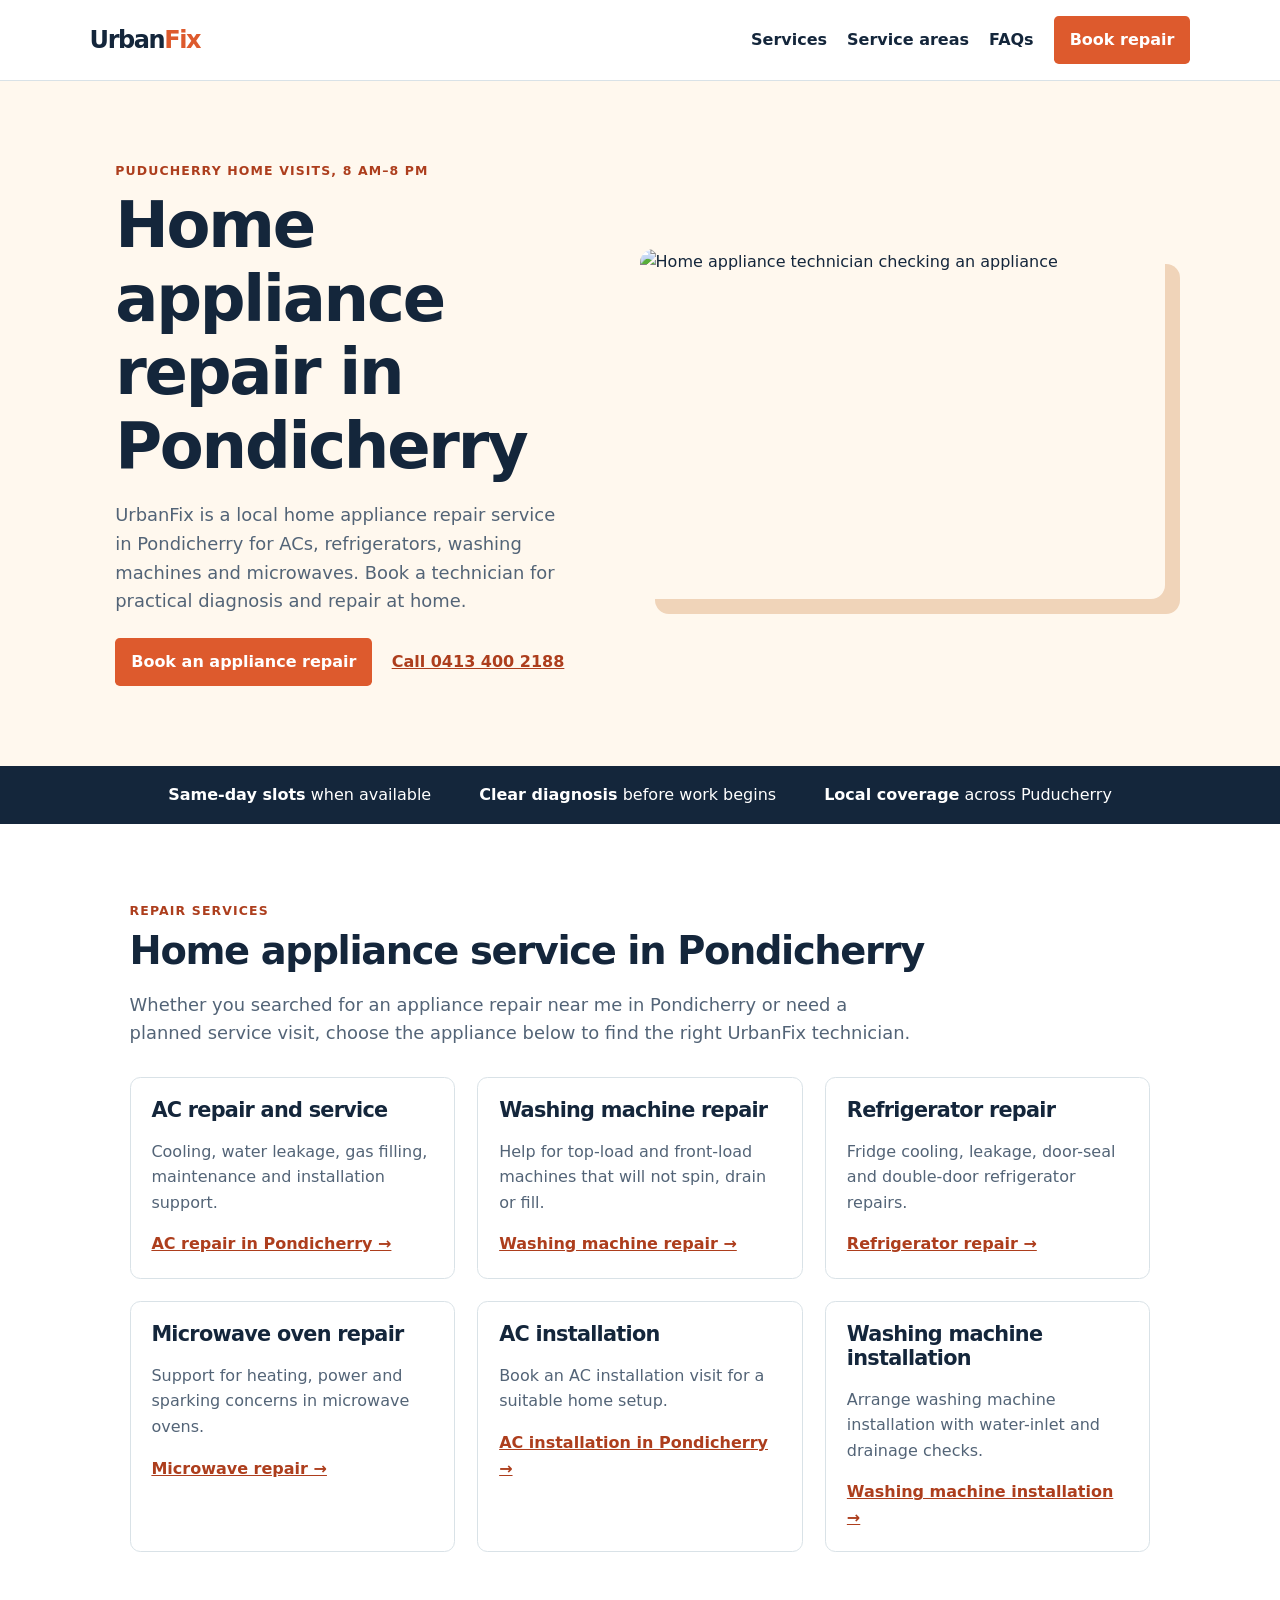
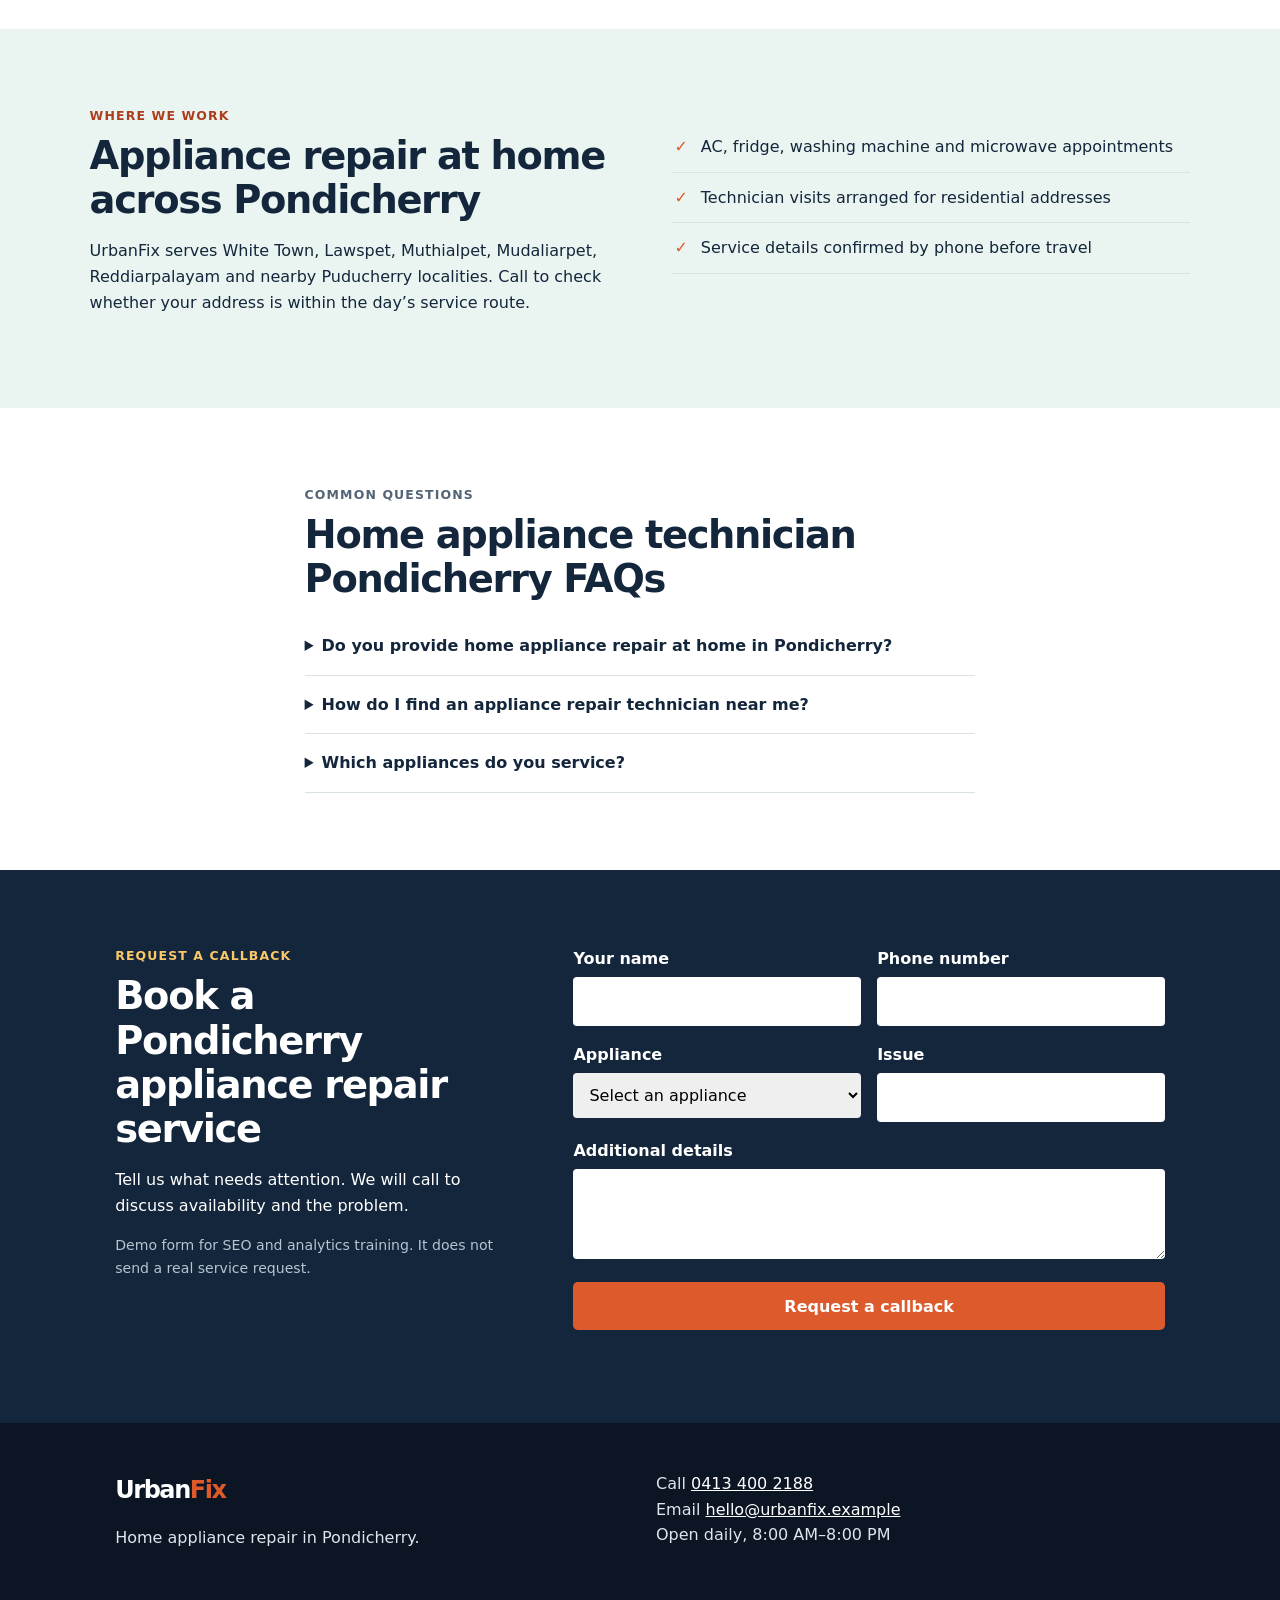
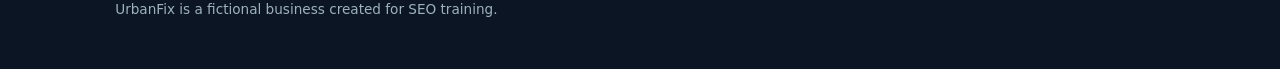
==== index.html @ d5dc9fee "Initial commit: urbanfix keyword mapped site" ====
<!doctype html><html lang="en-IN"><head><meta charset="utf-8"><meta name="viewport" content="width=device-width,initial-scale=1"><title>Home Appliance Repair in Pondicherry | UrbanFix</title><meta name="description" content="UrbanFix offers home appliance repair in Pondicherry for ACs, refrigerators, washing machines and microwaves. Book a home visit from a local technician."><link rel="canonical" href="YOUR-SITE-URL/"><meta name="robots" content="index,follow"><link rel="stylesheet" href="assets/css/style.css"><script src="assets/js/site.js" defer></script><script type="application/ld+json">{"@context":"https://schema.org","@type":"LocalBusiness","name":"UrbanFix Home Appliance Repair","url":"YOUR-SITE-URL/","telephone":"+91-413-400-2188","address":{"@type":"PostalAddress","addressLocality":"Puducherry","addressRegion":"Puducherry","postalCode":"605001","addressCountry":"IN"},"openingHours":"Mo-Su 08:00-20:00","areaServed":"Puducherry"}</script></head><body><a class="skip" href="#main">Skip to content</a><header class="header"><a class="brand" href="index.html">Urban<span>Fix</span></a><button class="menu" aria-expanded="false">Menu</button><nav class="nav" aria-label="Main navigation"><a href="#services">Services</a><a href="#areas">Service areas</a><a href="#faq">FAQs</a><a class="nav-cta" href="#book">Book repair</a></nav></header><main id="main"><section class="hero"><div><p class="eyebrow">Puducherry home visits, 8 AM–8 PM</p><h1>Home appliance repair in Pondicherry</h1><p class="lead">UrbanFix is a local home appliance repair service in Pondicherry for ACs, refrigerators, washing machines and microwaves. Book a technician for practical diagnosis and repair at home.</p><div class="actions"><a class="button" href="#book">Book an appliance repair</a><a class="phone" href="tel:+914134002188">Call 0413 400 2188</a></div></div><img src="https://images.unsplash.com/photo-1581091226825-a6a2a5aee158?auto=format&fit=crop&w=1100&q=80" width="1100" height="733" alt="Home appliance technician checking an appliance"></section><section class="trust"><p><strong>Same-day slots</strong> when available</p><p><strong>Clear diagnosis</strong> before work begins</p><p><strong>Local coverage</strong> across Puducherry</p></section><section id="services" class="section"><p class="eyebrow">Repair services</p><h2>Home appliance service in Pondicherry</h2><p class="intro">Whether you searched for an appliance repair near me in Pondicherry or need a planned service visit, choose the appliance below to find the right UrbanFix technician.</p><div class="grid"><article class="card"><h3>AC repair and service</h3><p>Cooling, water leakage, gas filling, maintenance and installation support.</p><a href="ac-repair-pondicherry/">AC repair in Pondicherry →</a></article><article class="card"><h3>Washing machine repair</h3><p>Help for top-load and front-load machines that will not spin, drain or fill.</p><a href="washing-machine-repair-pondicherry/">Washing machine repair →</a></article><article class="card"><h3>Refrigerator repair</h3><p>Fridge cooling, leakage, door-seal and double-door refrigerator repairs.</p><a href="refrigerator-repair-pondicherry/">Refrigerator repair →</a></article><article class="card"><h3>Microwave oven repair</h3><p>Support for heating, power and sparking concerns in microwave ovens.</p><a href="microwave-repair-pondicherry/">Microwave repair →</a></article><article class="card"><h3>AC installation</h3><p>Book an AC installation visit for a suitable home setup.</p><a href="ac-installation-pondicherry/">AC installation in Pondicherry →</a></article><article class="card"><h3>Washing machine installation</h3><p>Arrange washing machine installation with water-inlet and drainage checks.</p><a href="washing-machine-installation-pondicherry/">Washing machine installation →</a></article></div></section><section id="areas" class="section tint"><div class="two"><div><p class="eyebrow">Where we work</p><h2>Appliance repair at home across Pondicherry</h2><p>UrbanFix serves White Town, Lawspet, Muthialpet, Mudaliarpet, Reddiarpalayam and nearby Puducherry localities. Call to check whether your address is within the day’s service route.</p></div><ul class="check"><li>AC, fridge, washing machine and microwave appointments</li><li>Technician visits arranged for residential addresses</li><li>Service details confirmed by phone before travel</li></ul></div></section><section id="faq" class="section faq"><p class="eyebrow">Common questions</p><h2>Home appliance technician Pondicherry FAQs</h2><details><summary>Do you provide home appliance repair at home in Pondicherry?</summary><p>Yes. UrbanFix arranges home visits for eligible appliance repairs. Tell us the appliance, issue and location when requesting a callback.</p></details><details><summary>How do I find an appliance repair technician near me?</summary><p>Choose the relevant service page, send a callback request, and our team will confirm coverage and the next available slot.</p></details><details><summary>Which appliances do you service?</summary><p>This training website covers ACs, washing machines, refrigerators and microwave ovens.</p></details></section><section id="book" class="booking"><div><p class="eyebrow">Request a callback</p><h2>Book a Pondicherry appliance repair service</h2><p>Tell us what needs attention. We will call to discuss availability and the problem.</p><p class="notice">Demo form for SEO and analytics training. It does not send a real service request.</p></div><form class="booking-form"><div><label for="name">Your name</label><input id="name" name="name" autocomplete="name" required></div><div><label for="phone">Phone number</label><input id="phone" name="phone" type="tel" autocomplete="tel" required></div><div><label for="service">Appliance</label><select id="service" name="service" required><option value="">Select an appliance</option><option>Air conditioner</option><option>Washing machine</option><option>Refrigerator</option><option>Microwave oven</option></select></div><div><label for="issue">Issue</label><input id="issue" name="issue" required></div><div class="wide"><label for="message">Additional details</label><textarea id="message" name="message"></textarea></div><button class="button wide" type="submit">Request a callback</button><p class="message" role="status" aria-live="polite"></p></form></section></main><footer class="footer"><div><a class="brand" href="index.html">Urban<span>Fix</span></a><p>Home appliance repair in Pondicherry.</p></div><address>Call <a href="tel:+914134002188">0413 400 2188</a><br>Email <a href="mailto:hello@urbanfix.example">hello@urbanfix.example</a><br>Open daily, 8:00 AM–8:00 PM</address><p class="legal">UrbanFix is a fictional business created for SEO training.</p></footer></body></html>
---- assets/css/style.css ----
:root{--ink:#14263b;--muted:#536477;--orange:#dd5a2d;--orange-dark:#ad3e1d;--cream:#fff8ee;--mint:#eaf5f1;--line:#d9e2e7;--white:#fff}*{box-sizing:border-box}html{scroll-behavior:smooth}body{margin:0;color:var(--ink);font:16px/1.6 system-ui,-apple-system,"Segoe UI",sans-serif}a{color:var(--orange-dark)}.skip{position:absolute;left:-999px}.skip:focus{left:12px;top:12px;padding:10px;background:#fff;z-index:99}.header{display:flex;align-items:center;justify-content:space-between;padding:16px 7%;border-bottom:1px solid var(--line);background:#fff}.brand{font-size:1.5rem;font-weight:850;letter-spacing:-.06em;color:var(--ink);text-decoration:none}.brand span{color:var(--orange)}.nav{display:flex;gap:1.25rem;align-items:center}.nav a{font-weight:700;color:var(--ink);text-decoration:none}.nav .nav-cta,.button{background:var(--orange);color:#fff;padding:.7rem 1rem;border:0;border-radius:.3rem;font:inherit;font-weight:800;text-decoration:none;cursor:pointer}.menu{display:none}.hero{display:grid;grid-template-columns:1.05fr .95fr;gap:4rem;align-items:center;padding:5rem 9%;background:var(--cream)}.hero--service{padding:4.3rem 9%}.hero img{width:100%;height:350px;object-fit:cover;border-radius:14px;box-shadow:15px 15px 0 #f0d4b9}.eyebrow{margin:0 0 .5rem;color:var(--orange-dark);font-size:.78rem;font-weight:850;letter-spacing:.09em;text-transform:uppercase}h1,h2,h3{line-height:1.15;letter-spacing:-.035em}h1{font-size:clamp(2.3rem,5vw,4.3rem);margin:.1rem 0 1rem}h2{font-size:clamp(1.7rem,3vw,2.55rem);margin:.1rem 0 1rem}h3{font-size:1.3rem;margin:0 0 .6rem}.lead,.intro{font-size:1.12rem;color:var(--muted);max-width:49rem}.actions{display:flex;gap:1.2rem;align-items:center;flex-wrap:wrap;margin-top:1.4rem}.phone{font-weight:800}.trust{display:flex;justify-content:center;gap:3rem;padding:1rem 7%;background:var(--ink);color:#fff}.trust p{margin:0}.section{max-width:1200px;margin:auto;padding:4.8rem 7%}.tint{max-width:none;background:var(--mint)}.grid{display:grid;grid-template-columns:repeat(3,1fr);gap:1.4rem;margin-top:1.8rem}.card{border:1px solid var(--line);border-radius:.65rem;background:#fff;padding:1.3rem}.card p{color:var(--muted)}.card a{font-weight:800}.two{display:grid;grid-template-columns:1fr 1fr;gap:4rem}.check{padding:0;list-style:none}.check li{padding:.75rem 0 .75rem 1.8rem;border-bottom:1px solid var(--line);position:relative}.check li:before{content:"✓";position:absolute;left:.15rem;color:var(--orange);font-weight:900}.faq{max-width:850px}.faq details{border-bottom:1px solid var(--line);padding:1rem 0}.faq summary{cursor:pointer;font-weight:800}.faq p{color:var(--muted)}.booking{padding:4.8rem 9%;background:var(--ink);color:white;display:grid;grid-template-columns:.8fr 1.2fr;gap:4rem}.booking .eyebrow{color:#fac867}.booking form{display:grid;grid-template-columns:1fr 1fr;gap:1rem}.booking label{display:block;font-weight:700;margin-bottom:.3rem}.booking input,.booking select,.booking textarea{width:100%;padding:.75rem;border:0;border-radius:.25rem;font:inherit}.booking textarea,.booking .wide{grid-column:1/-1}.booking textarea{min-height:90px}.booking .message{grid-column:1/-1;margin:0;font-weight:700}.notice{font-size:.88rem;color:#b7c4d2}.footer{display:grid;grid-template-columns:1fr 1fr;gap:2rem;padding:3rem 9%;background:#0b1523;color:#dce6ed}.footer .brand{color:white}.footer address{font-style:normal}.footer .legal{grid-column:1/-1;font-size:.85rem;color:#9fb1bf;margin:0}.footer a{color:#fff}@media(max-width:780px){.header{flex-wrap:wrap}.menu{display:block;background:#fff;border:1px solid var(--line);padding:.5rem}.nav{display:none;width:100%;padding-top:1rem;flex-direction:column;align-items:flex-start}.nav.open{display:flex}.hero,.two,.booking{grid-template-columns:1fr;gap:2rem}.hero{padding:3.5rem 7%}.hero img{height:260px}.trust{flex-direction:column;gap:.25rem;text-align:center}.grid{grid-template-columns:1fr}.booking form{grid-template-columns:1fr}.booking textarea,.booking .wide,.booking .message{grid-column:auto}.footer{grid-template-columns:1fr}}
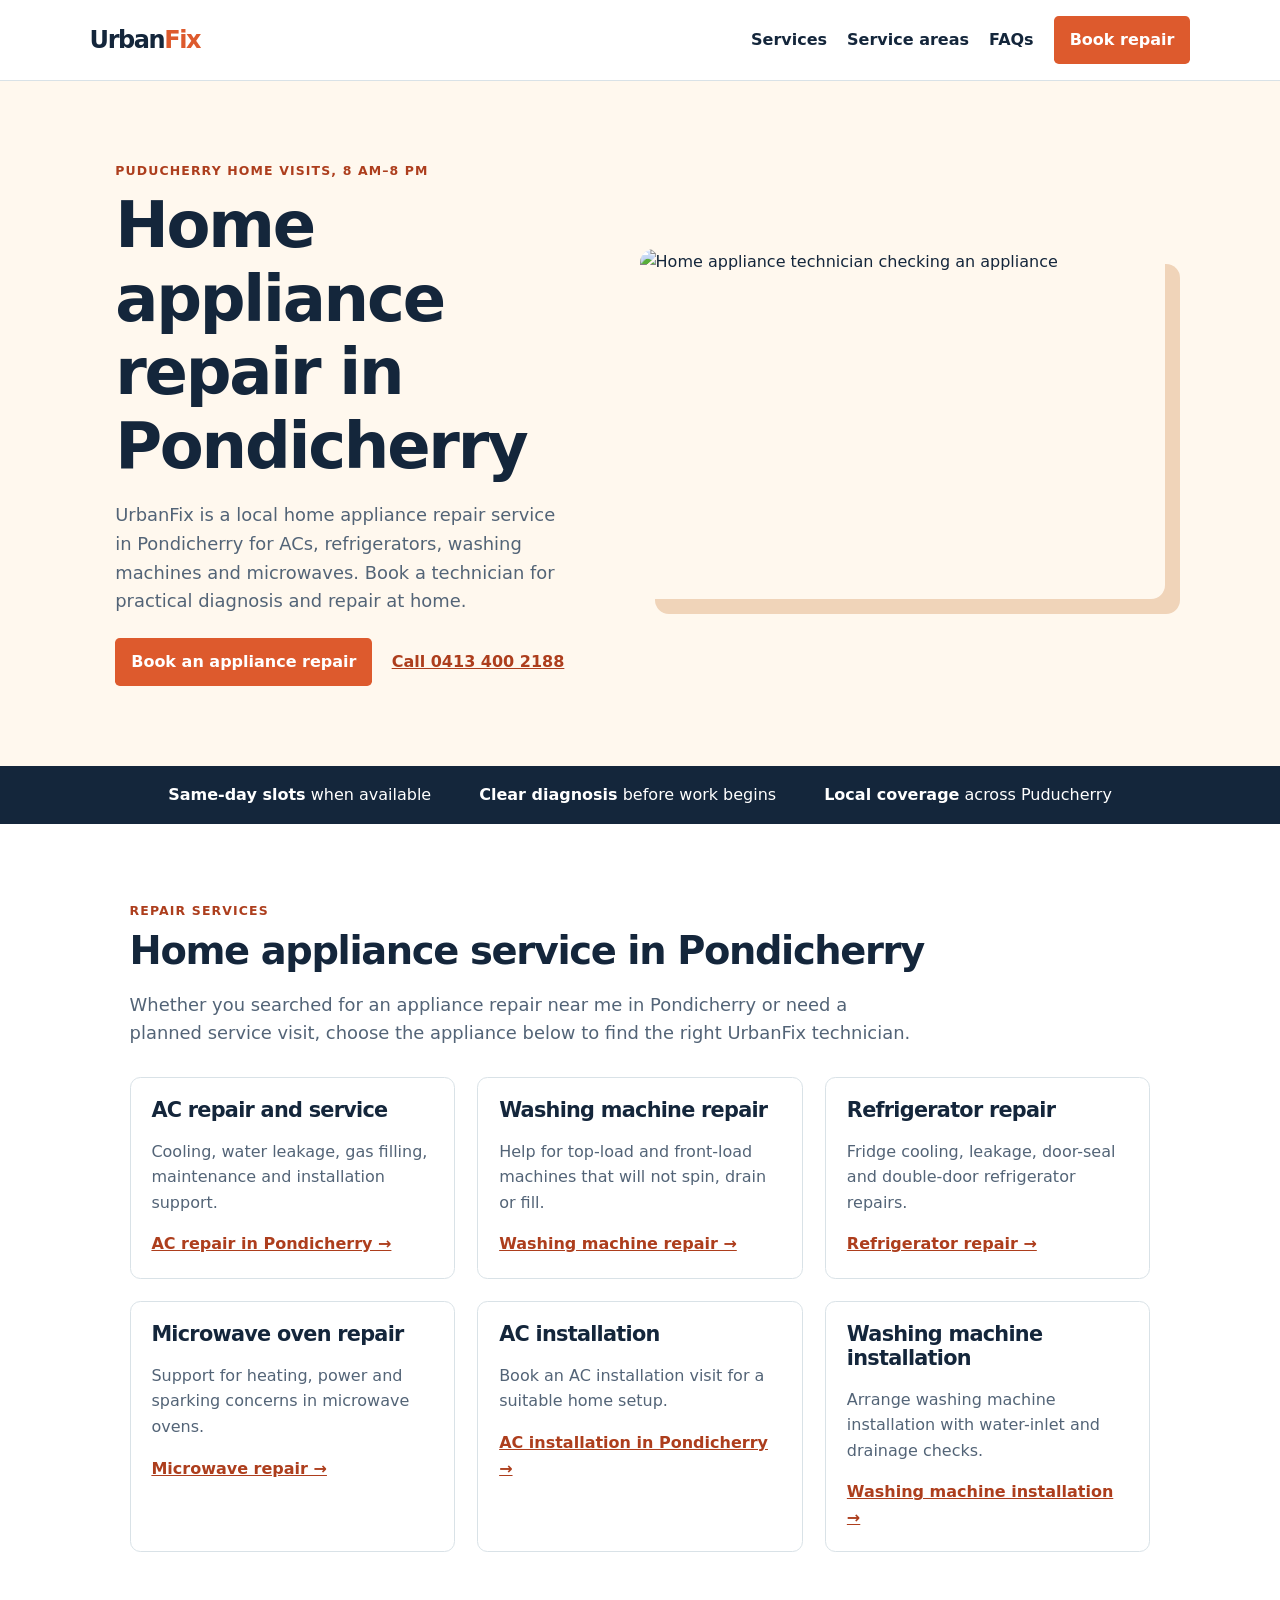
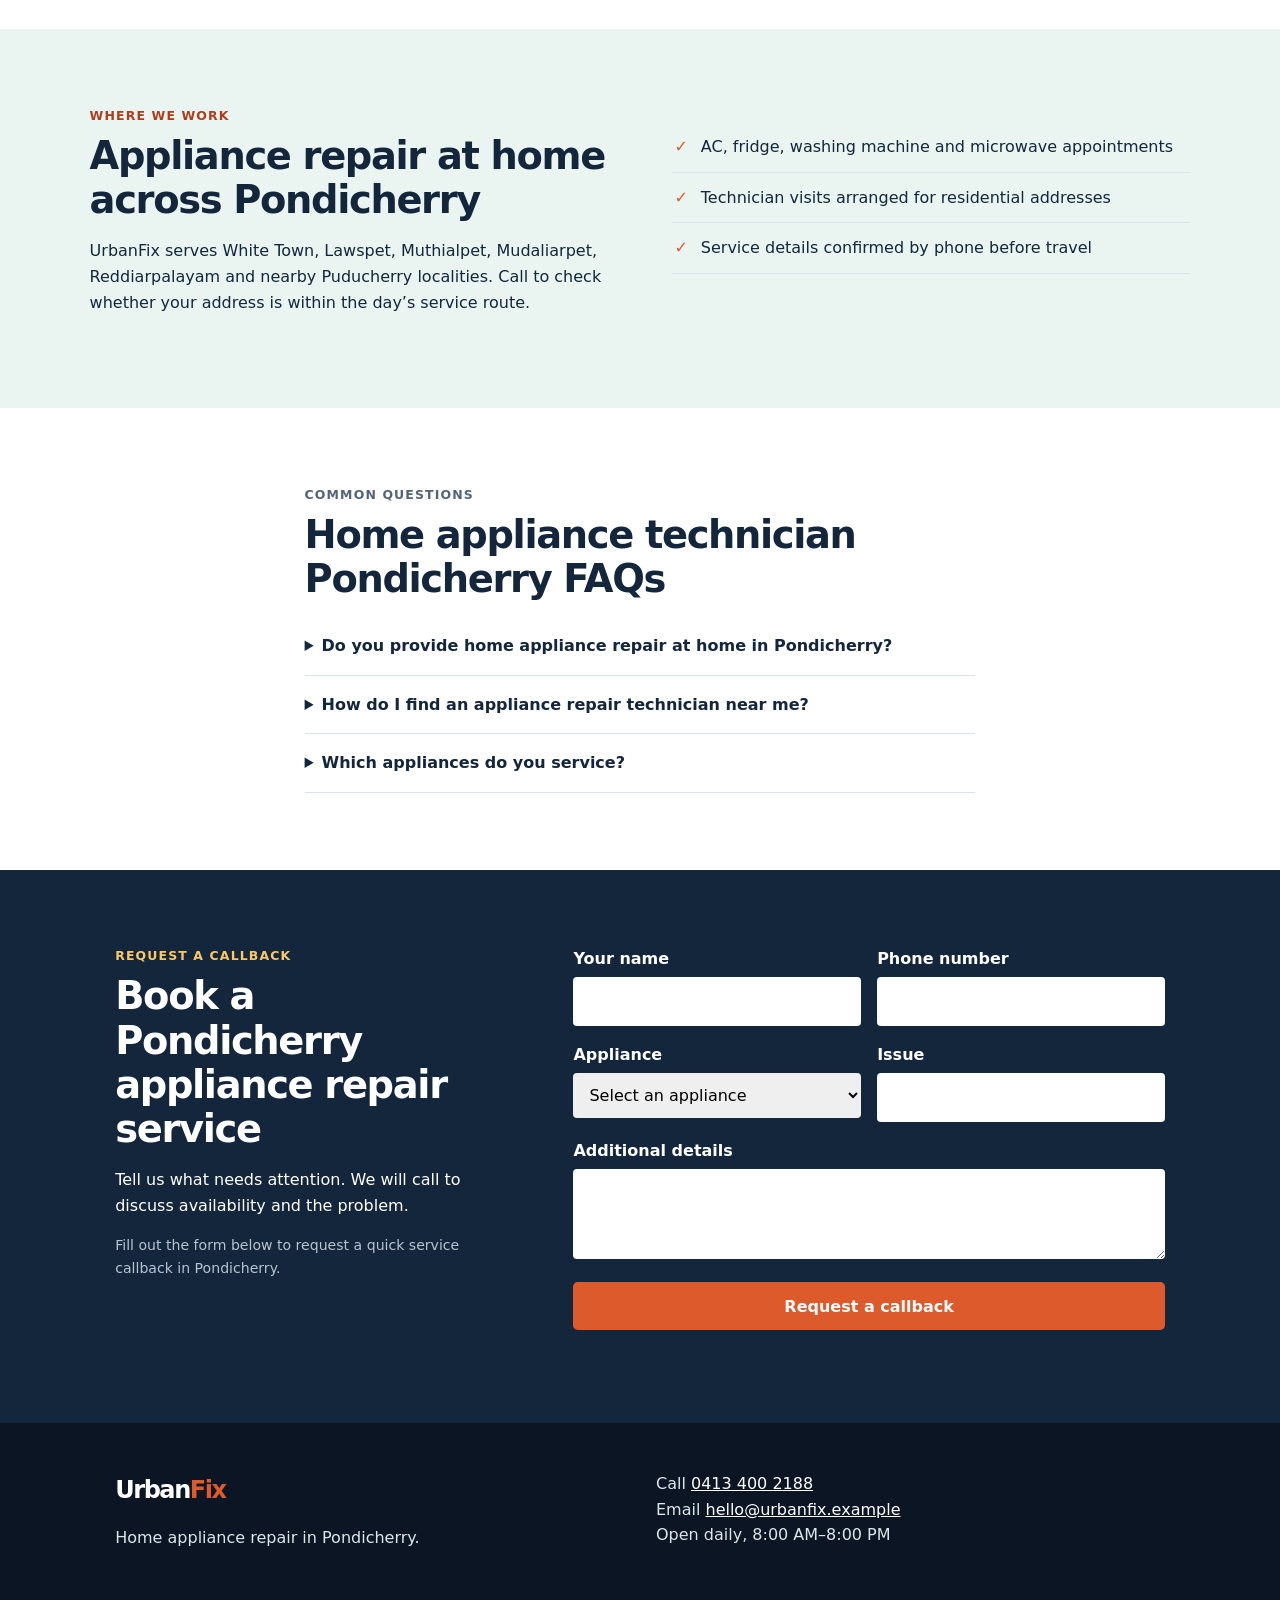
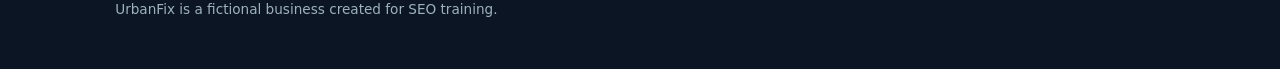
==== commit 4821d330: "Configure Google Apps Script Web App URL for form data collection" ====
--- a/index.html
+++ b/index.html
@@ -1 +1,255 @@
-<!doctype html><html lang="en-IN"><head><meta charset="utf-8"><meta name="viewport" content="width=device-width,initial-scale=1"><title>Home Appliance Repair in Pondicherry | UrbanFix</title><meta name="description" content="UrbanFix offers home appliance repair in Pondicherry for ACs, refrigerators, washing machines and microwaves. Book a home visit from a local technician."><link rel="canonical" href="YOUR-SITE-URL/"><meta name="robots" content="index,follow"><link rel="stylesheet" href="assets/css/style.css"><script src="assets/js/site.js" defer></script><script type="application/ld+json">{"@context":"https://schema.org","@type":"LocalBusiness","name":"UrbanFix Home Appliance Repair","url":"YOUR-SITE-URL/","telephone":"+91-413-400-2188","address":{"@type":"PostalAddress","addressLocality":"Puducherry","addressRegion":"Puducherry","postalCode":"605001","addressCountry":"IN"},"openingHours":"Mo-Su 08:00-20:00","areaServed":"Puducherry"}</script></head><body><a class="skip" href="#main">Skip to content</a><header class="header"><a class="brand" href="index.html">Urban<span>Fix</span></a><button class="menu" aria-expanded="false">Menu</button><nav class="nav" aria-label="Main navigation"><a href="#services">Services</a><a href="#areas">Service areas</a><a href="#faq">FAQs</a><a class="nav-cta" href="#book">Book repair</a></nav></header><main id="main"><section class="hero"><div><p class="eyebrow">Puducherry home visits, 8 AM–8 PM</p><h1>Home appliance repair in Pondicherry</h1><p class="lead">UrbanFix is a local home appliance repair service in Pondicherry for ACs, refrigerators, washing machines and microwaves. Book a technician for practical diagnosis and repair at home.</p><div class="actions"><a class="button" href="#book">Book an appliance repair</a><a class="phone" href="tel:+914134002188">Call 0413 400 2188</a></div></div><img src="https://images.unsplash.com/photo-1581091226825-a6a2a5aee158?auto=format&fit=crop&w=1100&q=80" width="1100" height="733" alt="Home appliance technician checking an appliance"></section><section class="trust"><p><strong>Same-day slots</strong> when available</p><p><strong>Clear diagnosis</strong> before work begins</p><p><strong>Local coverage</strong> across Puducherry</p></section><section id="services" class="section"><p class="eyebrow">Repair services</p><h2>Home appliance service in Pondicherry</h2><p class="intro">Whether you searched for an appliance repair near me in Pondicherry or need a planned service visit, choose the appliance below to find the right UrbanFix technician.</p><div class="grid"><article class="card"><h3>AC repair and service</h3><p>Cooling, water leakage, gas filling, maintenance and installation support.</p><a href="ac-repair-pondicherry/">AC repair in Pondicherry →</a></article><article class="card"><h3>Washing machine repair</h3><p>Help for top-load and front-load machines that will not spin, drain or fill.</p><a href="washing-machine-repair-pondicherry/">Washing machine repair →</a></article><article class="card"><h3>Refrigerator repair</h3><p>Fridge cooling, leakage, door-seal and double-door refrigerator repairs.</p><a href="refrigerator-repair-pondicherry/">Refrigerator repair →</a></article><article class="card"><h3>Microwave oven repair</h3><p>Support for heating, power and sparking concerns in microwave ovens.</p><a href="microwave-repair-pondicherry/">Microwave repair →</a></article><article class="card"><h3>AC installation</h3><p>Book an AC installation visit for a suitable home setup.</p><a href="ac-installation-pondicherry/">AC installation in Pondicherry →</a></article><article class="card"><h3>Washing machine installation</h3><p>Arrange washing machine installation with water-inlet and drainage checks.</p><a href="washing-machine-installation-pondicherry/">Washing machine installation →</a></article></div></section><section id="areas" class="section tint"><div class="two"><div><p class="eyebrow">Where we work</p><h2>Appliance repair at home across Pondicherry</h2><p>UrbanFix serves White Town, Lawspet, Muthialpet, Mudaliarpet, Reddiarpalayam and nearby Puducherry localities. Call to check whether your address is within the day’s service route.</p></div><ul class="check"><li>AC, fridge, washing machine and microwave appointments</li><li>Technician visits arranged for residential addresses</li><li>Service details confirmed by phone before travel</li></ul></div></section><section id="faq" class="section faq"><p class="eyebrow">Common questions</p><h2>Home appliance technician Pondicherry FAQs</h2><details><summary>Do you provide home appliance repair at home in Pondicherry?</summary><p>Yes. UrbanFix arranges home visits for eligible appliance repairs. Tell us the appliance, issue and location when requesting a callback.</p></details><details><summary>How do I find an appliance repair technician near me?</summary><p>Choose the relevant service page, send a callback request, and our team will confirm coverage and the next available slot.</p></details><details><summary>Which appliances do you service?</summary><p>This training website covers ACs, washing machines, refrigerators and microwave ovens.</p></details></section><section id="book" class="booking"><div><p class="eyebrow">Request a callback</p><h2>Book a Pondicherry appliance repair service</h2><p>Tell us what needs attention. We will call to discuss availability and the problem.</p><p class="notice">Demo form for SEO and analytics training. It does not send a real service request.</p></div><form class="booking-form"><div><label for="name">Your name</label><input id="name" name="name" autocomplete="name" required></div><div><label for="phone">Phone number</label><input id="phone" name="phone" type="tel" autocomplete="tel" required></div><div><label for="service">Appliance</label><select id="service" name="service" required><option value="">Select an appliance</option><option>Air conditioner</option><option>Washing machine</option><option>Refrigerator</option><option>Microwave oven</option></select></div><div><label for="issue">Issue</label><input id="issue" name="issue" required></div><div class="wide"><label for="message">Additional details</label><textarea id="message" name="message"></textarea></div><button class="button wide" type="submit">Request a callback</button><p class="message" role="status" aria-live="polite"></p></form></section></main><footer class="footer"><div><a class="brand" href="index.html">Urban<span>Fix</span></a><p>Home appliance repair in Pondicherry.</p></div><address>Call <a href="tel:+914134002188">0413 400 2188</a><br>Email <a href="mailto:hello@urbanfix.example">hello@urbanfix.example</a><br>Open daily, 8:00 AM–8:00 PM</address><p class="legal">UrbanFix is a fictional business created for SEO training.</p></footer></body></html>
+<!doctype html>
+<html lang="en-IN">
+  <head>
+    <!-- Google tag (gtag.js) -->
+    <script async src="https://www.googletagmanager.com/gtag/js?id=AW-18336418868"></script>
+    <script>
+      window.dataLayer = window.dataLayer || [];
+      function gtag(){dataLayer.push(arguments);}
+      gtag('js', new Date());
+
+      gtag('config', 'AW-18336418868');
+    </script>
+    <meta charset="utf-8" />
+    <meta name="viewport" content="width=device-width,initial-scale=1" />
+    <title>Home Appliance Repair in Pondicherry | UrbanFix</title>
+    <meta
+      name="description"
+      content="UrbanFix offers home appliance repair in Pondicherry for ACs, refrigerators, washing machines and microwaves. Book a home visit from a local technician."
+    />
+    <link rel="canonical" href="YOUR-SITE-URL/" />
+    <meta name="robots" content="index,follow" />
+    <link rel="stylesheet" href="assets/css/style.css" />
+    <script src="assets/js/site.js" defer></script>
+    <script type="application/ld+json">
+      {
+        "@context": "https://schema.org",
+        "@type": "LocalBusiness",
+        "name": "UrbanFix Home Appliance Repair",
+        "url": "YOUR-SITE-URL/",
+        "telephone": "+91-413-400-2188",
+        "address": {
+          "@type": "PostalAddress",
+          "addressLocality": "Puducherry",
+          "addressRegion": "Puducherry",
+          "postalCode": "605001",
+          "addressCountry": "IN"
+        },
+        "openingHours": "Mo-Su 08:00-20:00",
+        "areaServed": "Puducherry"
+      }
+    </script>
+  </head>
+  <body>
+    <a class="skip" href="#main">Skip to content</a>
+    <header class="header">
+      <a class="brand" href="index.html">Urban<span>Fix</span></a
+      ><button class="menu" aria-expanded="false">Menu</button>
+      <nav class="nav" aria-label="Main navigation">
+        <a href="#services">Services</a><a href="#areas">Service areas</a
+        ><a href="#faq">FAQs</a><a class="nav-cta" href="#book">Book repair</a>
+      </nav>
+    </header>
+    <main id="main">
+      <section class="hero">
+        <div>
+          <p class="eyebrow">Puducherry home visits, 8 AM–8 PM</p>
+          <h1>Home appliance repair in Pondicherry</h1>
+          <p class="lead">
+            UrbanFix is a local home appliance repair service in Pondicherry for
+            ACs, refrigerators, washing machines and microwaves. Book a
+            technician for practical diagnosis and repair at home.
+          </p>
+          <div class="actions">
+            <a class="button" href="#book">Book an appliance repair</a
+            ><a class="phone" href="tel:+914134002188">Call 0413 400 2188</a>
+          </div>
+        </div>
+        <img
+          src="https://images.unsplash.com/photo-1581091226825-a6a2a5aee158?auto=format&fit=crop&w=1100&q=80"
+          width="1100"
+          height="733"
+          alt="Home appliance technician checking an appliance"
+        />
+      </section>
+      <section class="trust">
+        <p><strong>Same-day slots</strong> when available</p>
+        <p><strong>Clear diagnosis</strong> before work begins</p>
+        <p><strong>Local coverage</strong> across Puducherry</p>
+      </section>
+      <section id="services" class="section">
+        <p class="eyebrow">Repair services</p>
+        <h2>Home appliance service in Pondicherry</h2>
+        <p class="intro">
+          Whether you searched for an appliance repair near me in Pondicherry or
+          need a planned service visit, choose the appliance below to find the
+          right UrbanFix technician.
+        </p>
+        <div class="grid">
+          <article class="card">
+            <h3>AC repair and service</h3>
+            <p>
+              Cooling, water leakage, gas filling, maintenance and installation
+              support.
+            </p>
+            <a href="ac-repair-pondicherry/">AC repair in Pondicherry →</a>
+          </article>
+          <article class="card">
+            <h3>Washing machine repair</h3>
+            <p>
+              Help for top-load and front-load machines that will not spin,
+              drain or fill.
+            </p>
+            <a href="washing-machine-repair-pondicherry/"
+              >Washing machine repair →</a
+            >
+          </article>
+          <article class="card">
+            <h3>Refrigerator repair</h3>
+            <p>
+              Fridge cooling, leakage, door-seal and double-door refrigerator
+              repairs.
+            </p>
+            <a href="refrigerator-repair-pondicherry/">Refrigerator repair →</a>
+          </article>
+          <article class="card">
+            <h3>Microwave oven repair</h3>
+            <p>
+              Support for heating, power and sparking concerns in microwave
+              ovens.
+            </p>
+            <a href="microwave-repair-pondicherry/">Microwave repair →</a>
+          </article>
+          <article class="card">
+            <h3>AC installation</h3>
+            <p>Book an AC installation visit for a suitable home setup.</p>
+            <a href="ac-installation-pondicherry/"
+              >AC installation in Pondicherry →</a
+            >
+          </article>
+          <article class="card">
+            <h3>Washing machine installation</h3>
+            <p>
+              Arrange washing machine installation with water-inlet and drainage
+              checks.
+            </p>
+            <a href="washing-machine-installation-pondicherry/"
+              >Washing machine installation →</a
+            >
+          </article>
+        </div>
+      </section>
+      <section id="areas" class="section tint">
+        <div class="two">
+          <div>
+            <p class="eyebrow">Where we work</p>
+            <h2>Appliance repair at home across Pondicherry</h2>
+            <p>
+              UrbanFix serves White Town, Lawspet, Muthialpet, Mudaliarpet,
+              Reddiarpalayam and nearby Puducherry localities. Call to check
+              whether your address is within the day’s service route.
+            </p>
+          </div>
+          <ul class="check">
+            <li>AC, fridge, washing machine and microwave appointments</li>
+            <li>Technician visits arranged for residential addresses</li>
+            <li>Service details confirmed by phone before travel</li>
+          </ul>
+        </div>
+      </section>
+      <section id="faq" class="section faq">
+        <p class="eyebrow">Common questions</p>
+        <h2>Home appliance technician Pondicherry FAQs</h2>
+        <details>
+          <summary>
+            Do you provide home appliance repair at home in Pondicherry?
+          </summary>
+          <p>
+            Yes. UrbanFix arranges home visits for eligible appliance repairs.
+            Tell us the appliance, issue and location when requesting a
+            callback.
+          </p>
+        </details>
+        <details>
+          <summary>
+            How do I find an appliance repair technician near me?
+          </summary>
+          <p>
+            Choose the relevant service page, send a callback request, and our
+            team will confirm coverage and the next available slot.
+          </p>
+        </details>
+        <details>
+          <summary>Which appliances do you service?</summary>
+          <p>
+            This training website covers ACs, washing machines, refrigerators
+            and microwave ovens.
+          </p>
+        </details>
+      </section>
+      <section id="book" class="booking">
+        <div>
+          <p class="eyebrow">Request a callback</p>
+          <h2>Book a Pondicherry appliance repair service</h2>
+          <p>
+            Tell us what needs attention. We will call to discuss availability
+            and the problem.
+          </p>
+          <p class="notice">
+            Fill out the form below to request a quick service callback in Pondicherry.
+          </p>
+        </div>
+        <form class="booking-form">
+          <div>
+            <label for="name">Your name</label
+            ><input id="name" name="name" autocomplete="name" required />
+          </div>
+          <div>
+            <label for="phone">Phone number</label
+            ><input
+              id="phone"
+              name="phone"
+              type="tel"
+              autocomplete="tel"
+              required
+            />
+          </div>
+          <div>
+            <label for="service">Appliance</label
+            ><select id="service" name="service" required>
+              <option value="">Select an appliance</option>
+              <option>Air conditioner</option>
+              <option>Washing machine</option>
+              <option>Refrigerator</option>
+              <option>Microwave oven</option>
+            </select>
+          </div>
+          <div>
+            <label for="issue">Issue</label
+            ><input id="issue" name="issue" required />
+          </div>
+          <div class="wide">
+            <label for="message">Additional details</label
+            ><textarea id="message" name="message"></textarea>
+          </div>
+          <button class="button wide" type="submit">Request a callback</button>
+          <p class="message" role="status" aria-live="polite"></p>
+        </form>
+      </section>
+    </main>
+    <footer class="footer">
+      <div>
+        <a class="brand" href="index.html">Urban<span>Fix</span></a>
+        <p>Home appliance repair in Pondicherry.</p>
+      </div>
+      <address>
+        Call <a href="tel:+914134002188">0413 400 2188</a><br />Email
+        <a href="mailto:hello@urbanfix.example">hello@urbanfix.example</a
+        ><br />Open daily, 8:00 AM–8:00 PM
+      </address>
+      <p class="legal">
+        UrbanFix is a fictional business created for SEO training.
+      </p>
+    </footer>
+  </body>
+</html>
--- a/assets/css/style.css
+++ b/assets/css/style.css
@@ -1 +1,336 @@
-:root{--ink:#14263b;--muted:#536477;--orange:#dd5a2d;--orange-dark:#ad3e1d;--cream:#fff8ee;--mint:#eaf5f1;--line:#d9e2e7;--white:#fff}*{box-sizing:border-box}html{scroll-behavior:smooth}body{margin:0;color:var(--ink);font:16px/1.6 system-ui,-apple-system,"Segoe UI",sans-serif}a{color:var(--orange-dark)}.skip{position:absolute;left:-999px}.skip:focus{left:12px;top:12px;padding:10px;background:#fff;z-index:99}.header{display:flex;align-items:center;justify-content:space-between;padding:16px 7%;border-bottom:1px solid var(--line);background:#fff}.brand{font-size:1.5rem;font-weight:850;letter-spacing:-.06em;color:var(--ink);text-decoration:none}.brand span{color:var(--orange)}.nav{display:flex;gap:1.25rem;align-items:center}.nav a{font-weight:700;color:var(--ink);text-decoration:none}.nav .nav-cta,.button{background:var(--orange);color:#fff;padding:.7rem 1rem;border:0;border-radius:.3rem;font:inherit;font-weight:800;text-decoration:none;cursor:pointer}.menu{display:none}.hero{display:grid;grid-template-columns:1.05fr .95fr;gap:4rem;align-items:center;padding:5rem 9%;background:var(--cream)}.hero--service{padding:4.3rem 9%}.hero img{width:100%;height:350px;object-fit:cover;border-radius:14px;box-shadow:15px 15px 0 #f0d4b9}.eyebrow{margin:0 0 .5rem;color:var(--orange-dark);font-size:.78rem;font-weight:850;letter-spacing:.09em;text-transform:uppercase}h1,h2,h3{line-height:1.15;letter-spacing:-.035em}h1{font-size:clamp(2.3rem,5vw,4.3rem);margin:.1rem 0 1rem}h2{font-size:clamp(1.7rem,3vw,2.55rem);margin:.1rem 0 1rem}h3{font-size:1.3rem;margin:0 0 .6rem}.lead,.intro{font-size:1.12rem;color:var(--muted);max-width:49rem}.actions{display:flex;gap:1.2rem;align-items:center;flex-wrap:wrap;margin-top:1.4rem}.phone{font-weight:800}.trust{display:flex;justify-content:center;gap:3rem;padding:1rem 7%;background:var(--ink);color:#fff}.trust p{margin:0}.section{max-width:1200px;margin:auto;padding:4.8rem 7%}.tint{max-width:none;background:var(--mint)}.grid{display:grid;grid-template-columns:repeat(3,1fr);gap:1.4rem;margin-top:1.8rem}.card{border:1px solid var(--line);border-radius:.65rem;background:#fff;padding:1.3rem}.card p{color:var(--muted)}.card a{font-weight:800}.two{display:grid;grid-template-columns:1fr 1fr;gap:4rem}.check{padding:0;list-style:none}.check li{padding:.75rem 0 .75rem 1.8rem;border-bottom:1px solid var(--line);position:relative}.check li:before{content:"✓";position:absolute;left:.15rem;color:var(--orange);font-weight:900}.faq{max-width:850px}.faq details{border-bottom:1px solid var(--line);padding:1rem 0}.faq summary{cursor:pointer;font-weight:800}.faq p{color:var(--muted)}.booking{padding:4.8rem 9%;background:var(--ink);color:white;display:grid;grid-template-columns:.8fr 1.2fr;gap:4rem}.booking .eyebrow{color:#fac867}.booking form{display:grid;grid-template-columns:1fr 1fr;gap:1rem}.booking label{display:block;font-weight:700;margin-bottom:.3rem}.booking input,.booking select,.booking textarea{width:100%;padding:.75rem;border:0;border-radius:.25rem;font:inherit}.booking textarea,.booking .wide{grid-column:1/-1}.booking textarea{min-height:90px}.booking .message{grid-column:1/-1;margin:0;font-weight:700}.notice{font-size:.88rem;color:#b7c4d2}.footer{display:grid;grid-template-columns:1fr 1fr;gap:2rem;padding:3rem 9%;background:#0b1523;color:#dce6ed}.footer .brand{color:white}.footer address{font-style:normal}.footer .legal{grid-column:1/-1;font-size:.85rem;color:#9fb1bf;margin:0}.footer a{color:#fff}@media(max-width:780px){.header{flex-wrap:wrap}.menu{display:block;background:#fff;border:1px solid var(--line);padding:.5rem}.nav{display:none;width:100%;padding-top:1rem;flex-direction:column;align-items:flex-start}.nav.open{display:flex}.hero,.two,.booking{grid-template-columns:1fr;gap:2rem}.hero{padding:3.5rem 7%}.hero img{height:260px}.trust{flex-direction:column;gap:.25rem;text-align:center}.grid{grid-template-columns:1fr}.booking form{grid-template-columns:1fr}.booking textarea,.booking .wide,.booking .message{grid-column:auto}.footer{grid-template-columns:1fr}}
+:root {
+  --ink: #14263b;
+  --muted: #536477;
+  --orange: #dd5a2d;
+  --orange-dark: #ad3e1d;
+  --cream: #fff8ee;
+  --mint: #eaf5f1;
+  --line: #d9e2e7;
+  --white: #fff;
+}
+* {
+  box-sizing: border-box;
+}
+html {
+  scroll-behavior: smooth;
+}
+body {
+  margin: 0;
+  color: var(--ink);
+  font:
+    16px/1.6 system-ui,
+    -apple-system,
+    "Segoe UI",
+    sans-serif;
+}
+a {
+  color: var(--orange-dark);
+}
+.skip {
+  position: absolute;
+  left: -999px;
+}
+.skip:focus {
+  left: 12px;
+  top: 12px;
+  padding: 10px;
+  background: #fff;
+  z-index: 99;
+}
+.header {
+  display: flex;
+  align-items: center;
+  justify-content: space-between;
+  padding: 16px 7%;
+  border-bottom: 1px solid var(--line);
+  background: #fff;
+}
+.brand {
+  font-size: 1.5rem;
+  font-weight: 850;
+  letter-spacing: -0.06em;
+  color: var(--ink);
+  text-decoration: none;
+}
+.brand span {
+  color: var(--orange);
+}
+.nav {
+  display: flex;
+  gap: 1.25rem;
+  align-items: center;
+}
+.nav a {
+  font-weight: 700;
+  color: var(--ink);
+  text-decoration: none;
+}
+.nav .nav-cta,
+.button {
+  background: var(--orange);
+  color: #fff;
+  padding: 0.7rem 1rem;
+  border: 0;
+  border-radius: 0.3rem;
+  font: inherit;
+  font-weight: 800;
+  text-decoration: none;
+  cursor: pointer;
+}
+.menu {
+  display: none;
+}
+.hero {
+  display: grid;
+  grid-template-columns: 1.05fr 0.95fr;
+  gap: 4rem;
+  align-items: center;
+  padding: 5rem 9%;
+  background: var(--cream);
+}
+.hero--service {
+  padding: 4.3rem 9%;
+}
+.hero img {
+  width: 100%;
+  height: 350px;
+  object-fit: cover;
+  border-radius: 14px;
+  box-shadow: 15px 15px 0 #f0d4b9;
+}
+.eyebrow {
+  margin: 0 0 0.5rem;
+  color: var(--orange-dark);
+  font-size: 0.78rem;
+  font-weight: 850;
+  letter-spacing: 0.09em;
+  text-transform: uppercase;
+}
+h1,
+h2,
+h3 {
+  line-height: 1.15;
+  letter-spacing: -0.035em;
+}
+h1 {
+  font-size: clamp(2.3rem, 5vw, 4.3rem);
+  margin: 0.1rem 0 1rem;
+}
+h2 {
+  font-size: clamp(1.7rem, 3vw, 2.55rem);
+  margin: 0.1rem 0 1rem;
+}
+h3 {
+  font-size: 1.3rem;
+  margin: 0 0 0.6rem;
+}
+.lead,
+.intro {
+  font-size: 1.12rem;
+  color: var(--muted);
+  max-width: 49rem;
+}
+.actions {
+  display: flex;
+  gap: 1.2rem;
+  align-items: center;
+  flex-wrap: wrap;
+  margin-top: 1.4rem;
+}
+.phone {
+  font-weight: 800;
+}
+.trust {
+  display: flex;
+  justify-content: center;
+  gap: 3rem;
+  padding: 1rem 7%;
+  background: var(--ink);
+  color: #fff;
+}
+.trust p {
+  margin: 0;
+}
+.section {
+  max-width: 1200px;
+  margin: auto;
+  padding: 4.8rem 7%;
+}
+.tint {
+  max-width: none;
+  background: var(--mint);
+}
+.grid {
+  display: grid;
+  grid-template-columns: repeat(3, 1fr);
+  gap: 1.4rem;
+  margin-top: 1.8rem;
+}
+.card {
+  border: 1px solid var(--line);
+  border-radius: 0.65rem;
+  background: #fff;
+  padding: 1.3rem;
+}
+.card p {
+  color: var(--muted);
+}
+.card a {
+  font-weight: 800;
+}
+.two {
+  display: grid;
+  grid-template-columns: 1fr 1fr;
+  gap: 4rem;
+}
+.check {
+  padding: 0;
+  list-style: none;
+}
+.check li {
+  padding: 0.75rem 0 0.75rem 1.8rem;
+  border-bottom: 1px solid var(--line);
+  position: relative;
+}
+.check li:before {
+  content: "✓";
+  position: absolute;
+  left: 0.15rem;
+  color: var(--orange);
+  font-weight: 900;
+}
+.faq {
+  max-width: 850px;
+}
+.faq details {
+  border-bottom: 1px solid var(--line);
+  padding: 1rem 0;
+}
+.faq summary {
+  cursor: pointer;
+  font-weight: 800;
+}
+.faq p {
+  color: var(--muted);
+}
+.booking {
+  padding: 4.8rem 9%;
+  background: var(--ink);
+  color: white;
+  display: grid;
+  grid-template-columns: 0.8fr 1.2fr;
+  gap: 4rem;
+}
+.booking .eyebrow {
+  color: #fac867;
+}
+.booking form {
+  display: grid;
+  grid-template-columns: 1fr 1fr;
+  gap: 1rem;
+}
+.booking label {
+  display: block;
+  font-weight: 700;
+  margin-bottom: 0.3rem;
+}
+.booking input,
+.booking select,
+.booking textarea {
+  width: 100%;
+  padding: 0.75rem;
+  border: 0;
+  border-radius: 0.25rem;
+  font: inherit;
+}
+.booking textarea,
+.booking .wide {
+  grid-column: 1/-1;
+}
+.booking textarea {
+  min-height: 90px;
+}
+.booking .message {
+  grid-column: 1/-1;
+  margin: 0;
+  font-weight: 700;
+}
+.notice {
+  font-size: 0.88rem;
+  color: #b7c4d2;
+}
+.footer {
+  display: grid;
+  grid-template-columns: 1fr 1fr;
+  gap: 2rem;
+  padding: 3rem 9%;
+  background: #0b1523;
+  color: #dce6ed;
+}
+.footer .brand {
+  color: white;
+}
+.footer address {
+  font-style: normal;
+}
+.footer .legal {
+  grid-column: 1/-1;
+  font-size: 0.85rem;
+  color: #9fb1bf;
+  margin: 0;
+}
+.footer a {
+  color: #fff;
+}
+@media (max-width: 780px) {
+  .header {
+    flex-wrap: wrap;
+  }
+  .menu {
+    display: block;
+    background: #fff;
+    border: 1px solid var(--line);
+    padding: 0.5rem;
+  }
+  .nav {
+    display: none;
+    width: 100%;
+    padding-top: 1rem;
+    flex-direction: column;
+    align-items: flex-start;
+  }
+  .nav.open {
+    display: flex;
+  }
+  .hero,
+  .two,
+  .booking {
+    grid-template-columns: 1fr;
+    gap: 2rem;
+  }
+  .hero {
+    padding: 3.5rem 7%;
+  }
+  .hero img {
+    height: 260px;
+  }
+  .trust {
+    flex-direction: column;
+    gap: 0.25rem;
+    text-align: center;
+  }
+  .grid {
+    grid-template-columns: 1fr;
+  }
+  .booking form {
+    grid-template-columns: 1fr;
+  }
+  .booking textarea,
+  .booking .wide,
+  .booking .message {
+    grid-column: auto;
+  }
+  .footer {
+    grid-template-columns: 1fr;
+  }
+}
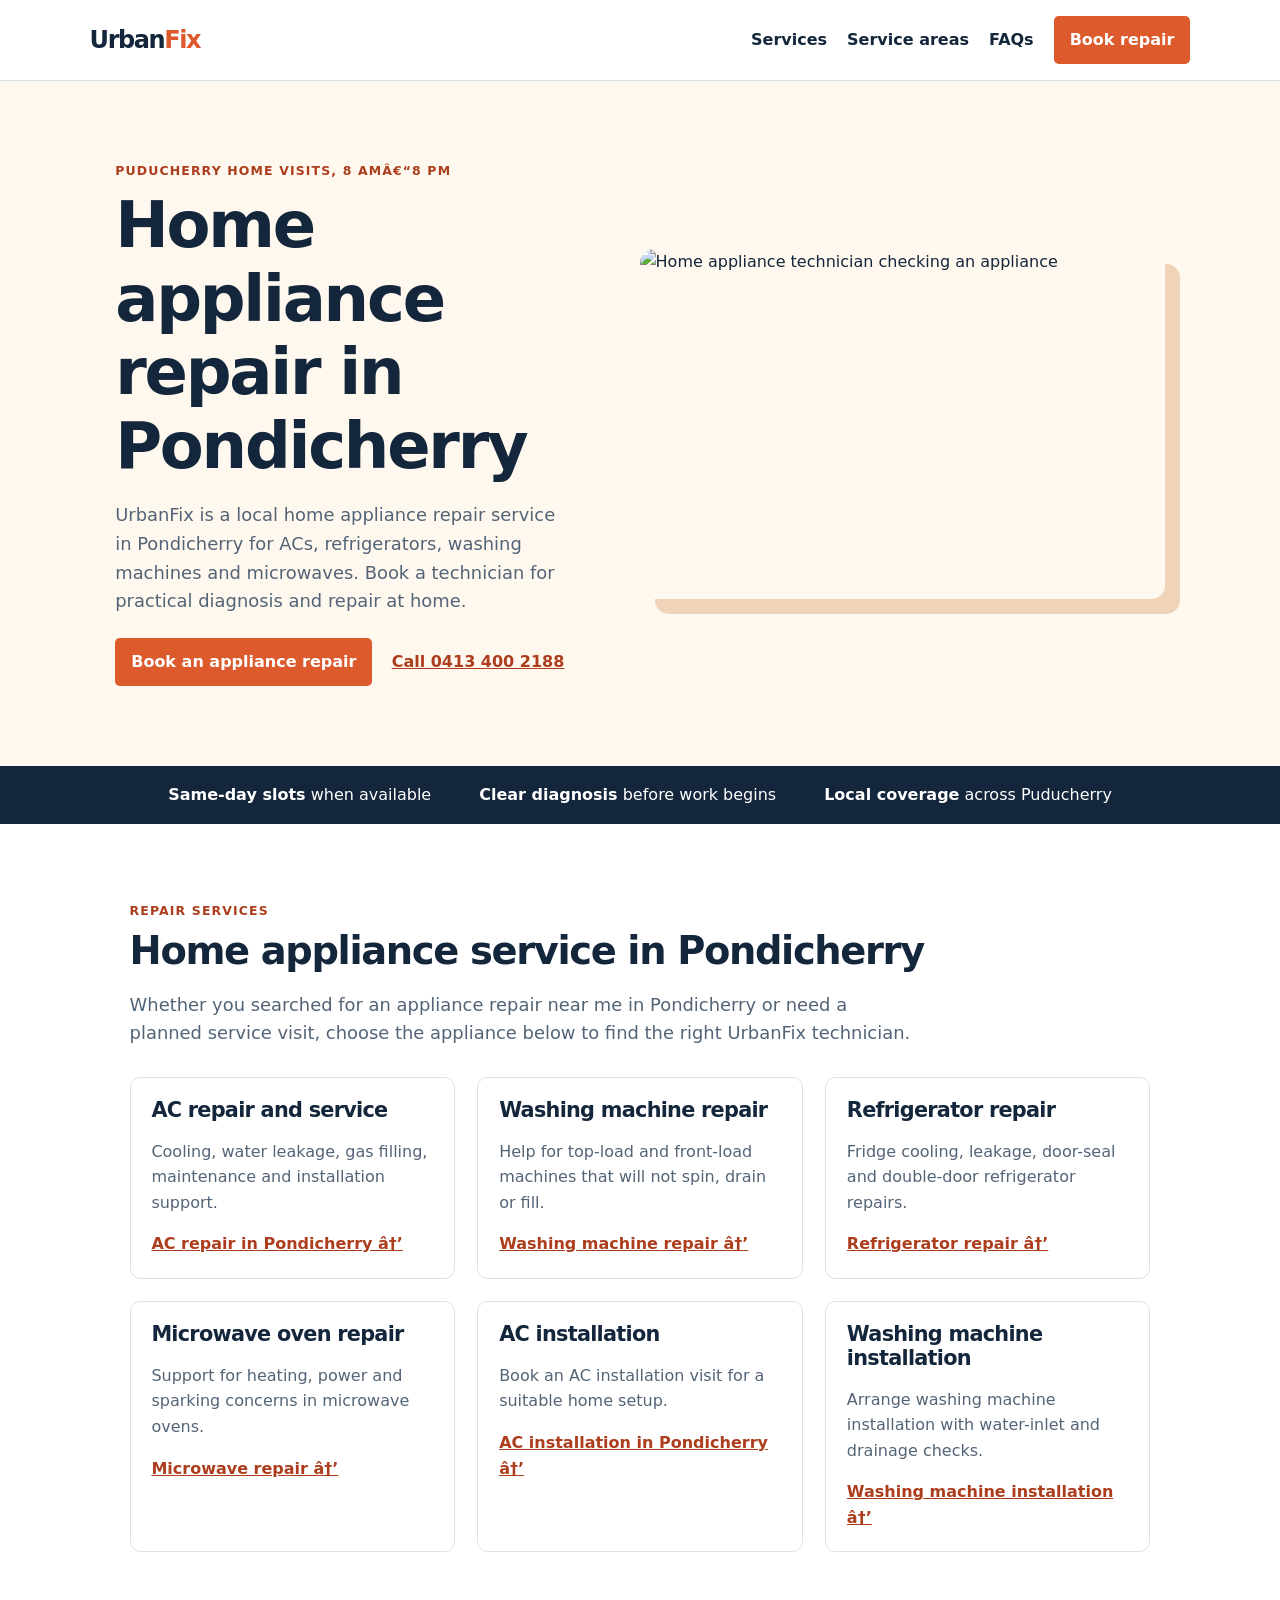
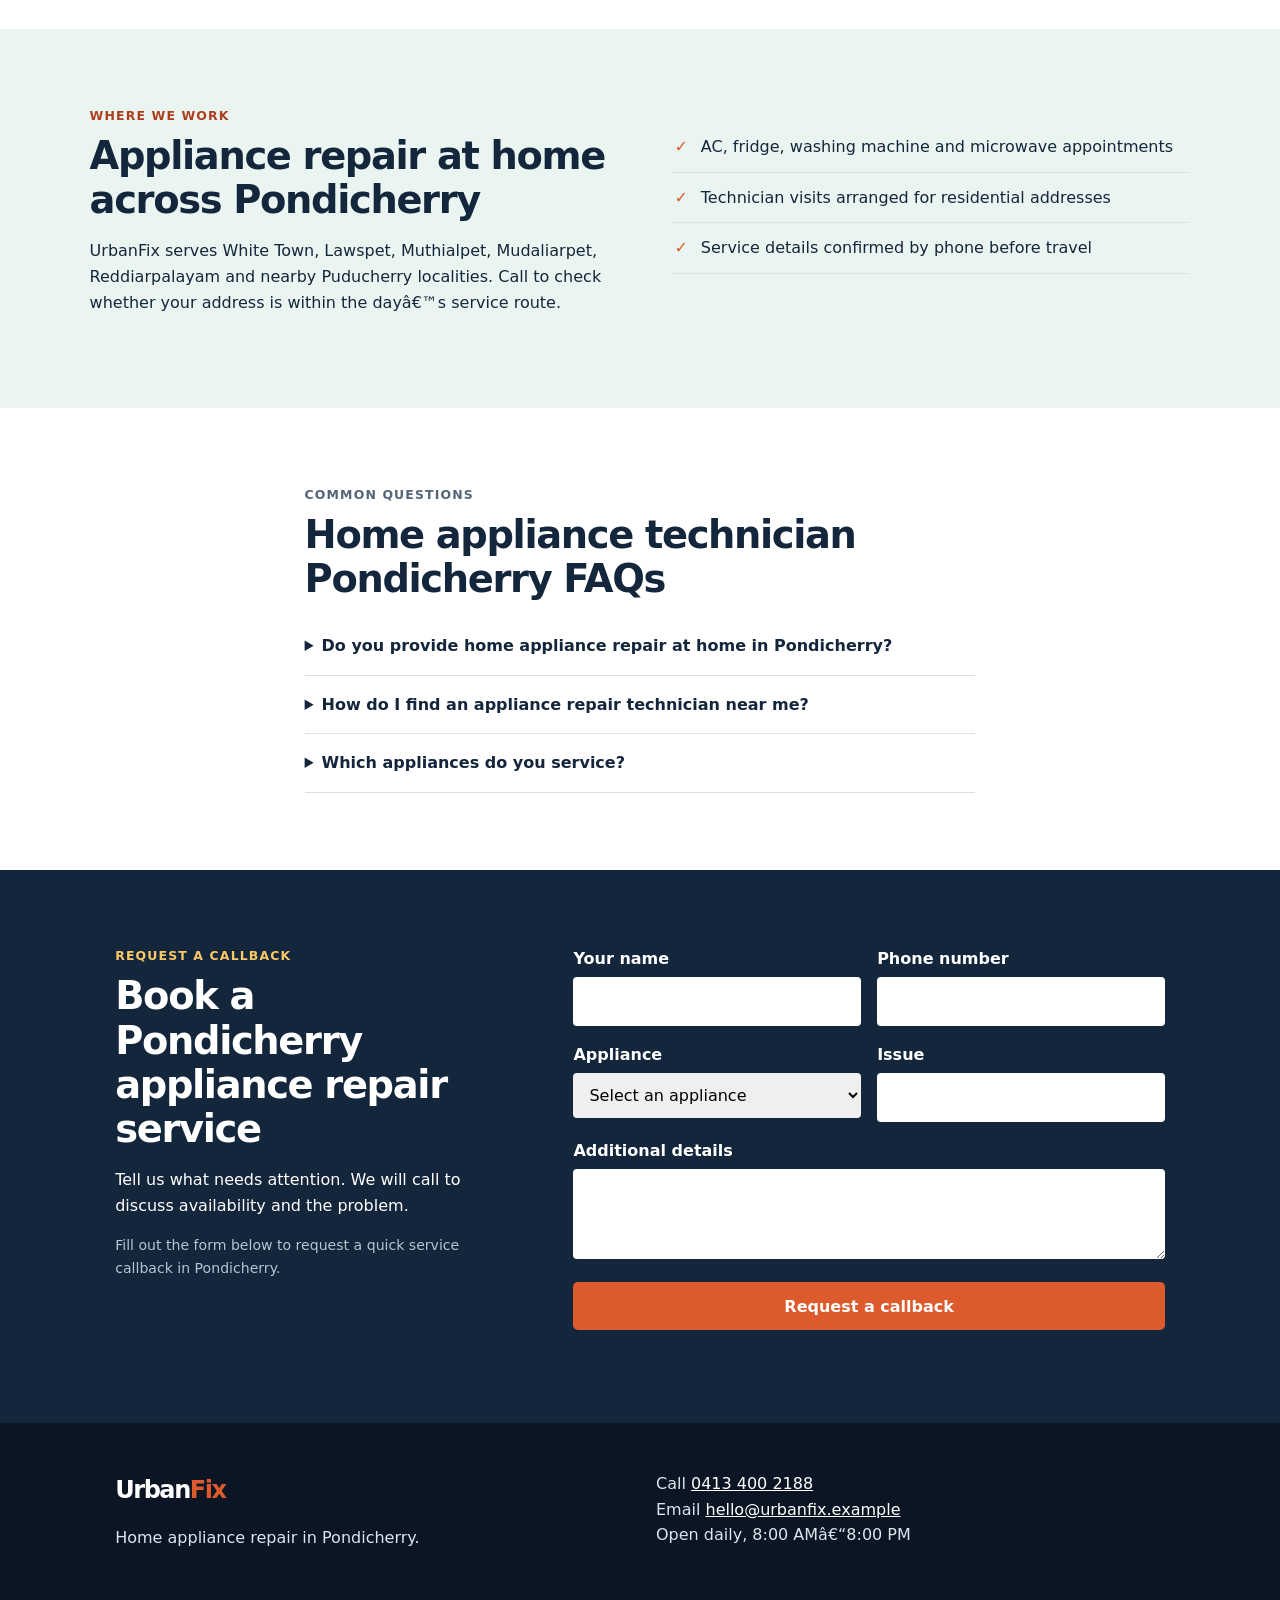
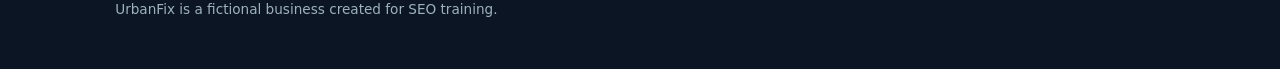
==== commit 01a66b61: "Add Meta Pixel Code to head section across all HTML pages" ====
--- a/index.html
+++ b/index.html
@@ -10,6 +10,27 @@
 
       gtag('config', 'AW-18336418868');
     </script>
+    <!-- Meta Pixel Code -->
+    <script>
+      !function(f,b,e,v,n,t,s)
+      {if(f.fbq)return;n=f.fbq=function(){n.callMethod?
+      n.callMethod.apply(n,arguments):n.queue.push(arguments)};
+      if(!f._fbq)f._fbq=n;n.push=n;n.loaded=!0;n.version='2.0';
+      n.queue=[];t=b.createElement(e);t.async=!0;
+      t.src=v;s=b.getElementsByTagName(e)[0];
+      s.parentNode.insertBefore(t,s)}(window, document,'script',
+      'https://connect.facebook.net/en_US/fbevents.js');
+      fbq('init', '967715729009236');
+      fbq('track', 'PageView');
+    </script>
+    <noscript
+      ><img
+        height="1"
+        width="1"
+        style="display:none"
+        src="https://www.facebook.com/tr?id=967715729009236&ev=PageView&noscript=1"
+    /></noscript>
+    <!-- End Meta Pixel Code -->
     <meta charset="utf-8" />
     <meta name="viewport" content="width=device-width,initial-scale=1" />
     <title>Home Appliance Repair in Pondicherry | UrbanFix</title>
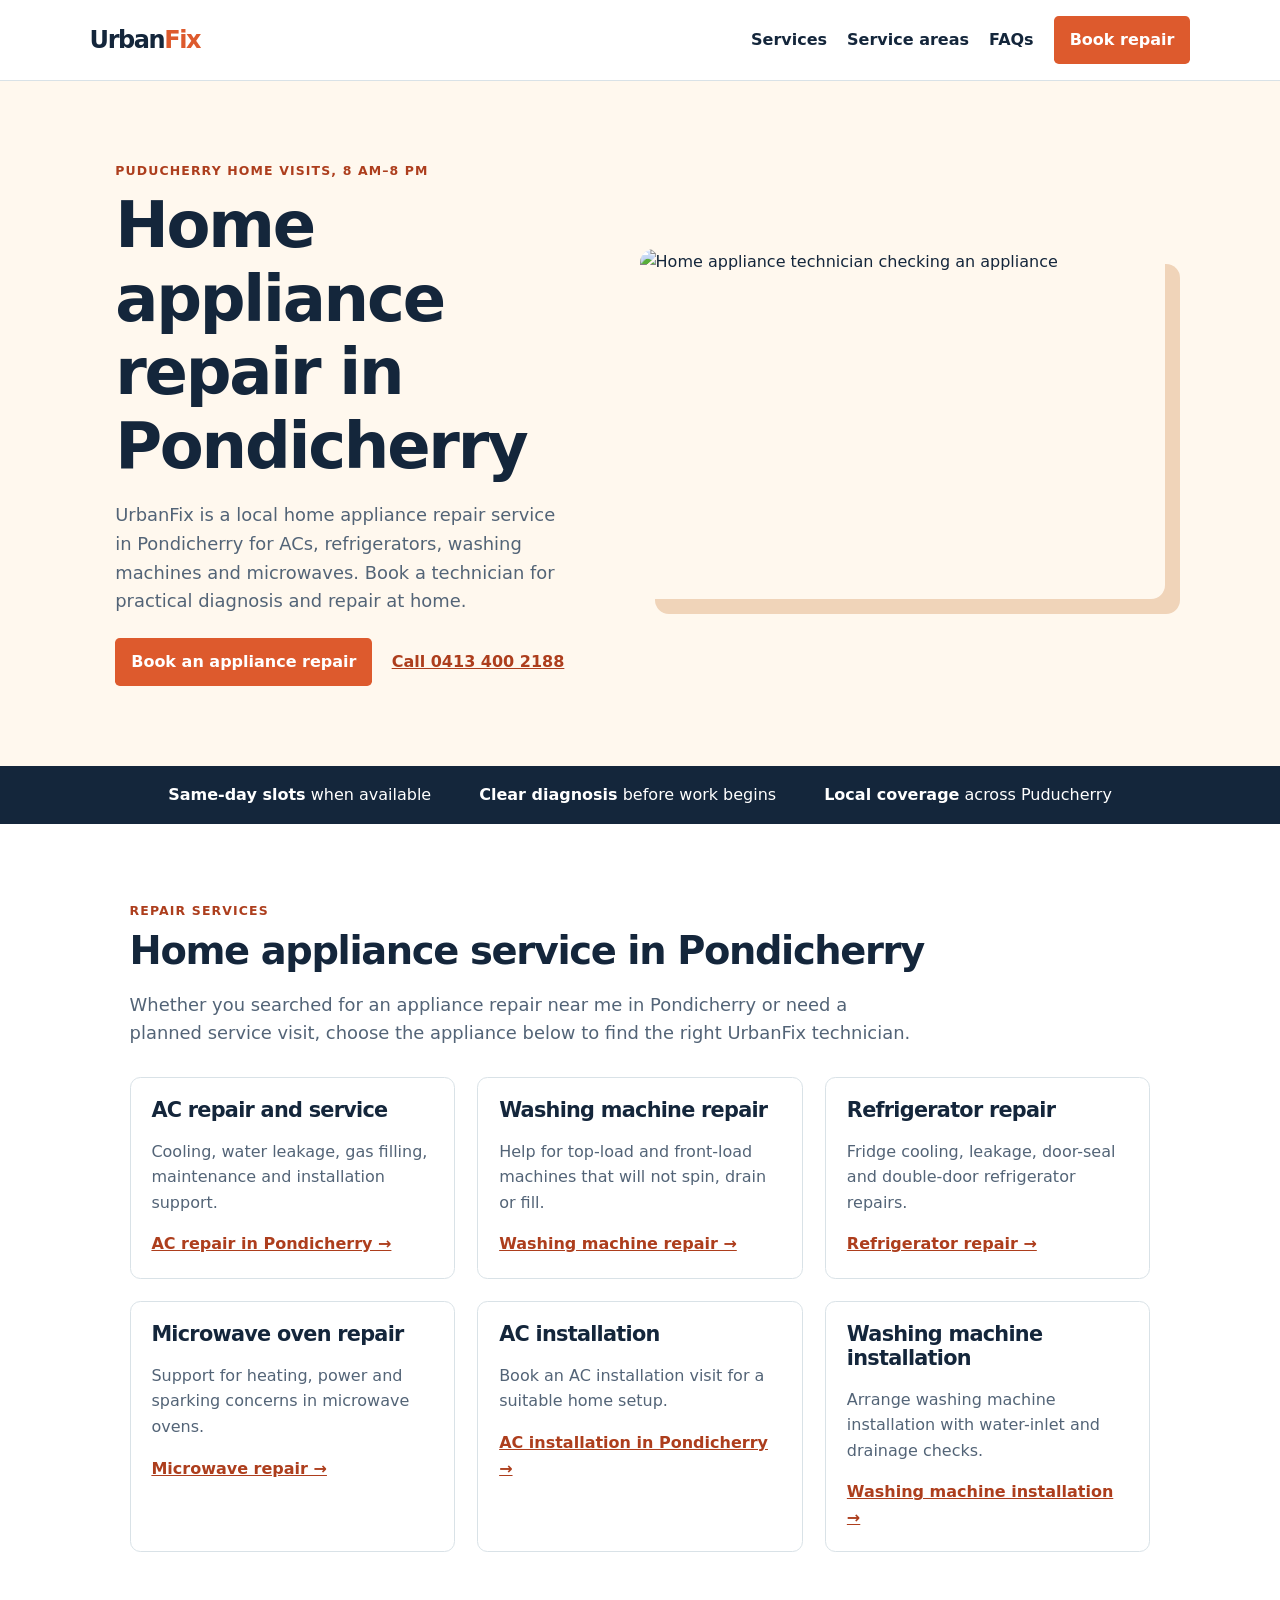
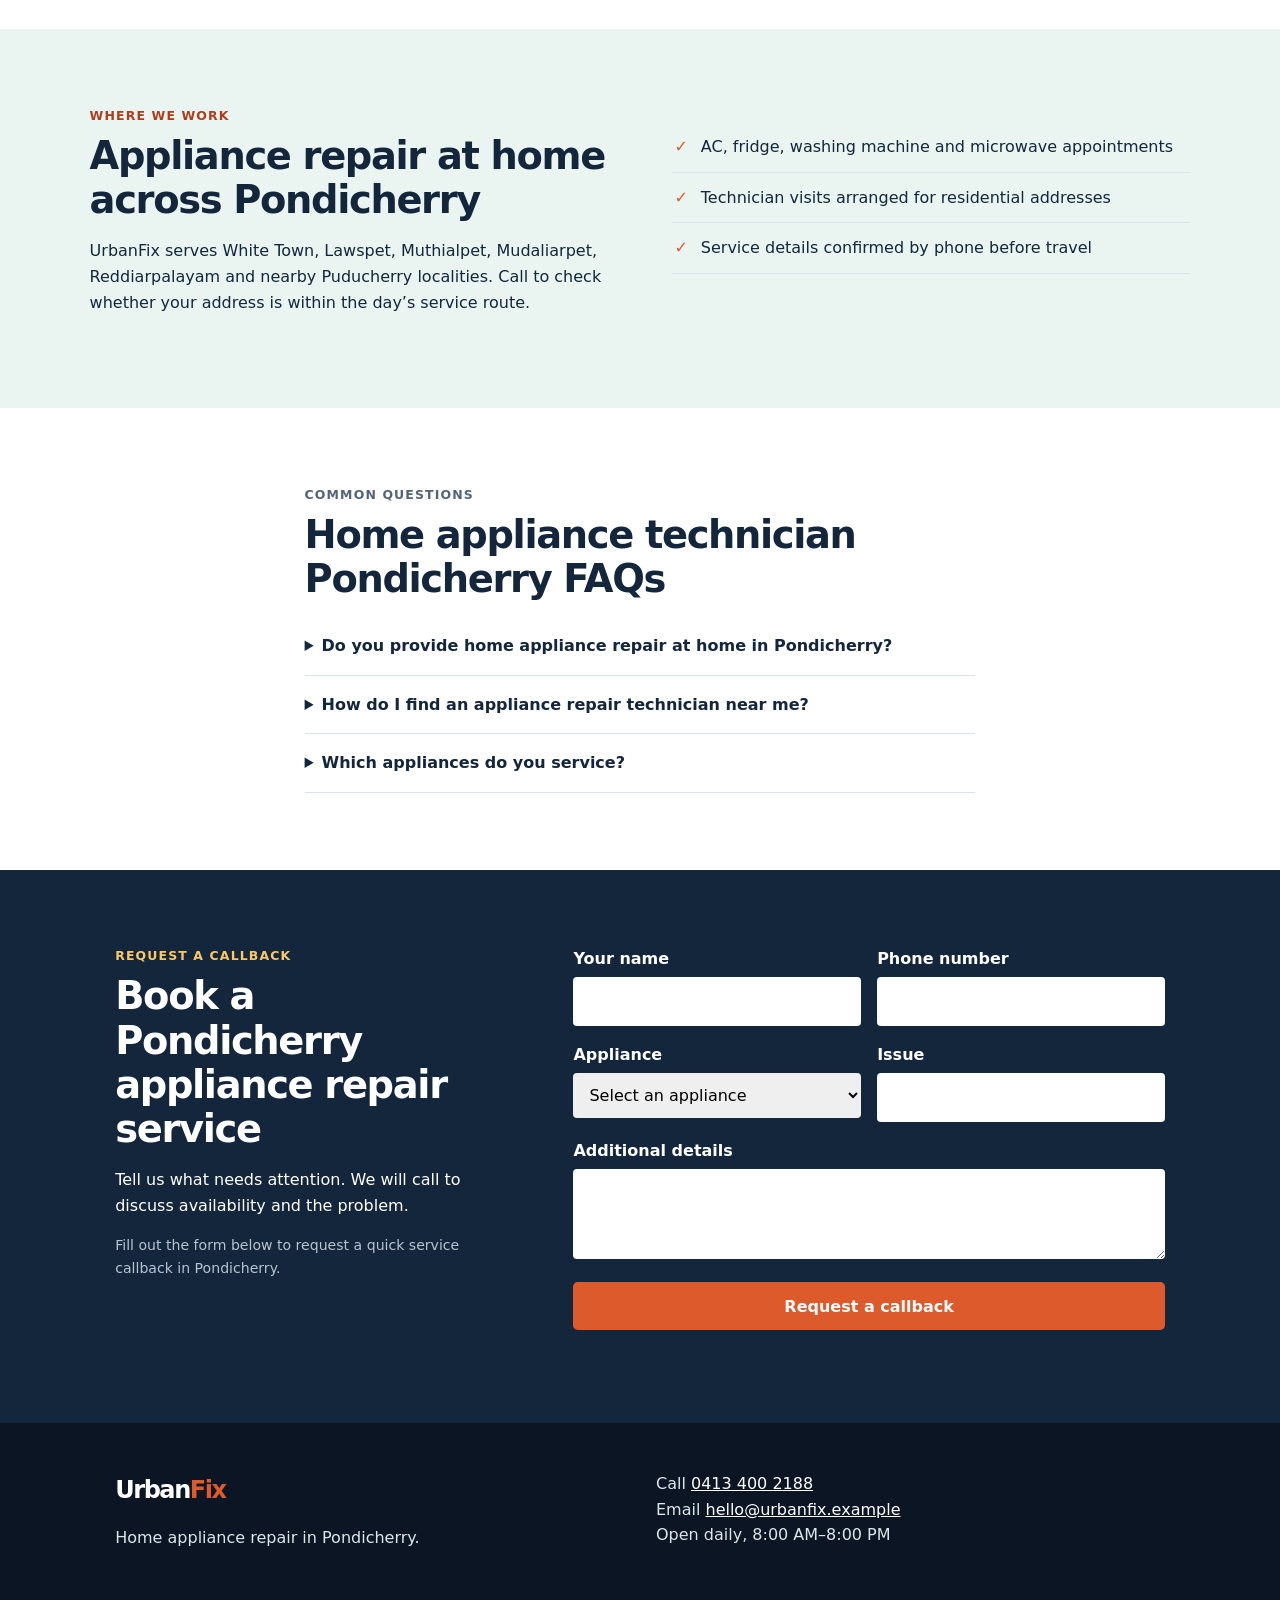
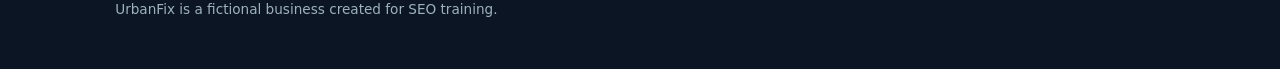
==== commit ba087dee: "Remove Google Tag scripts and tracking from all pages" ====
--- a/index.html
+++ b/index.html
@@ -1,15 +1,6 @@
 <!doctype html>
 <html lang="en-IN">
   <head>
-    <!-- Google tag (gtag.js) -->
-    <script async src="https://www.googletagmanager.com/gtag/js?id=AW-18336418868"></script>
-    <script>
-      window.dataLayer = window.dataLayer || [];
-      function gtag(){dataLayer.push(arguments);}
-      gtag('js', new Date());
-
-      gtag('config', 'AW-18336418868');
-    </script>
     <!-- Meta Pixel Code -->
     <script>
       !function(f,b,e,v,n,t,s)
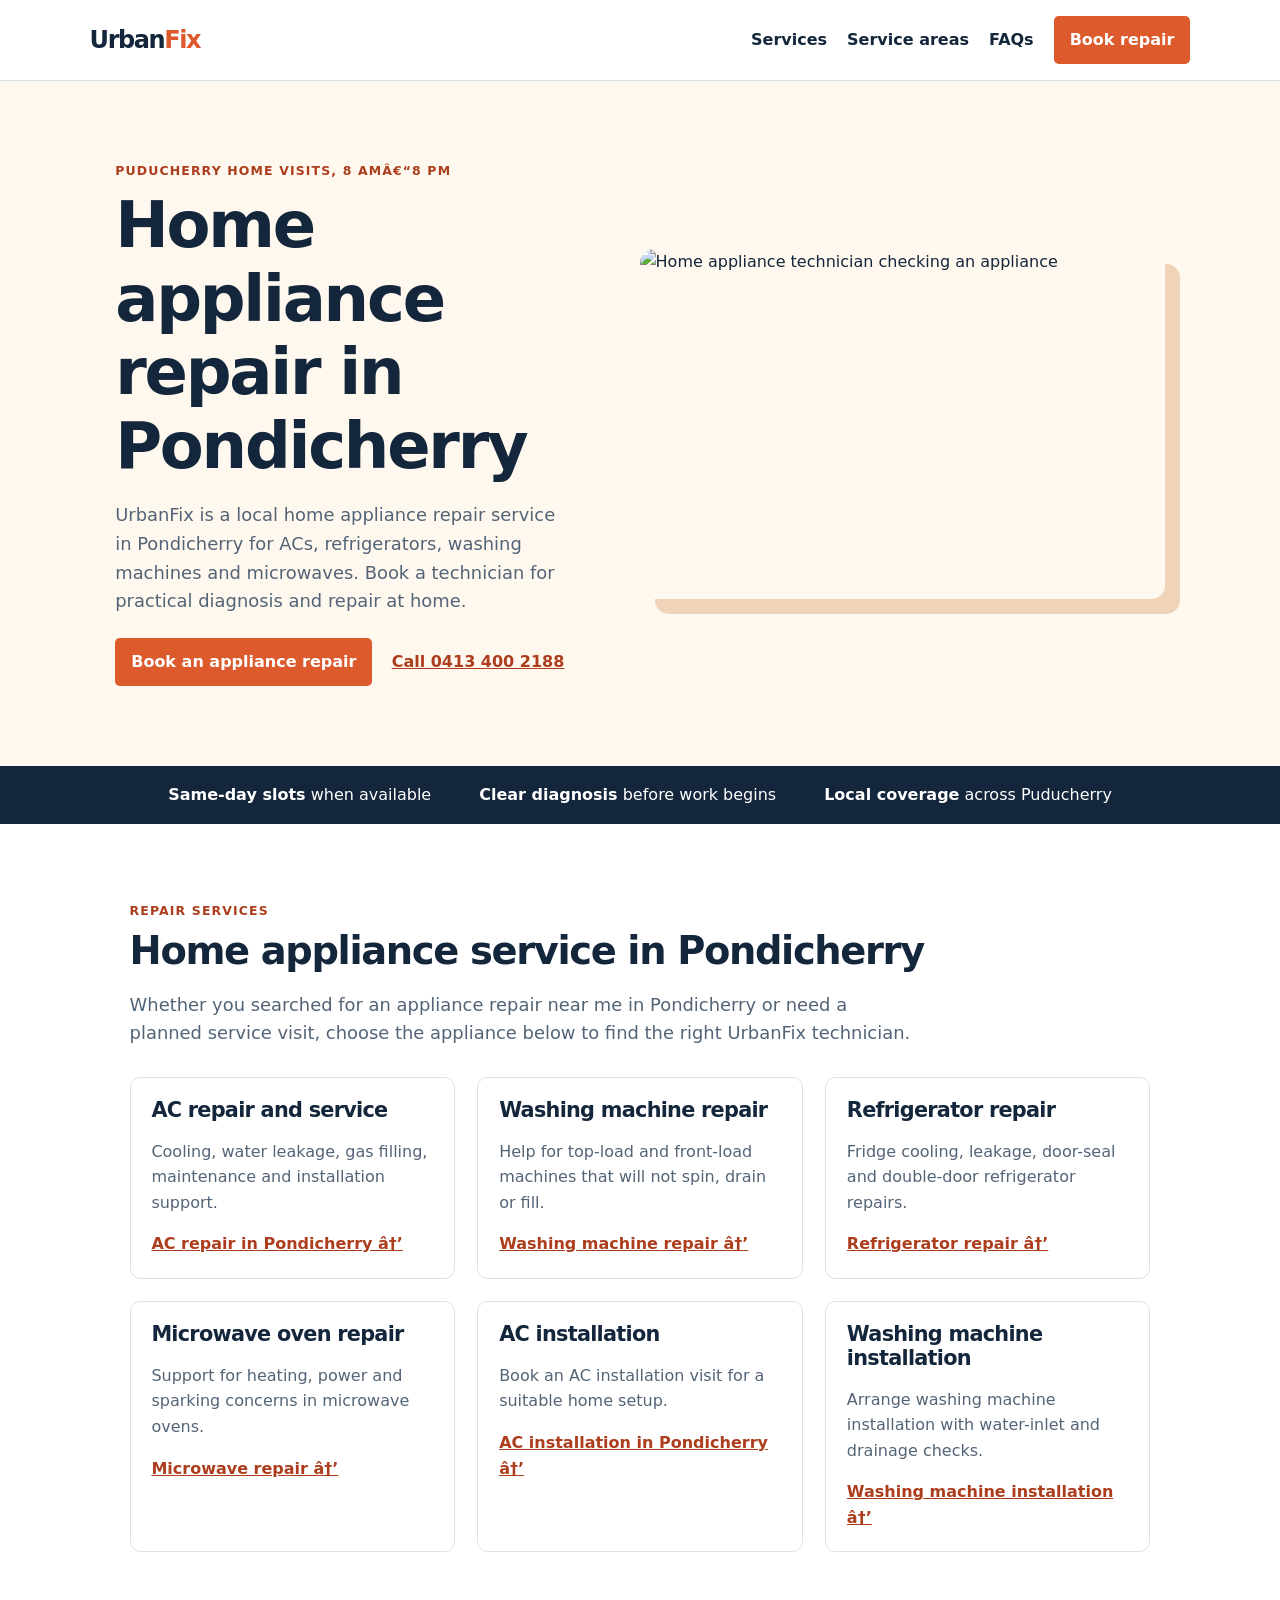
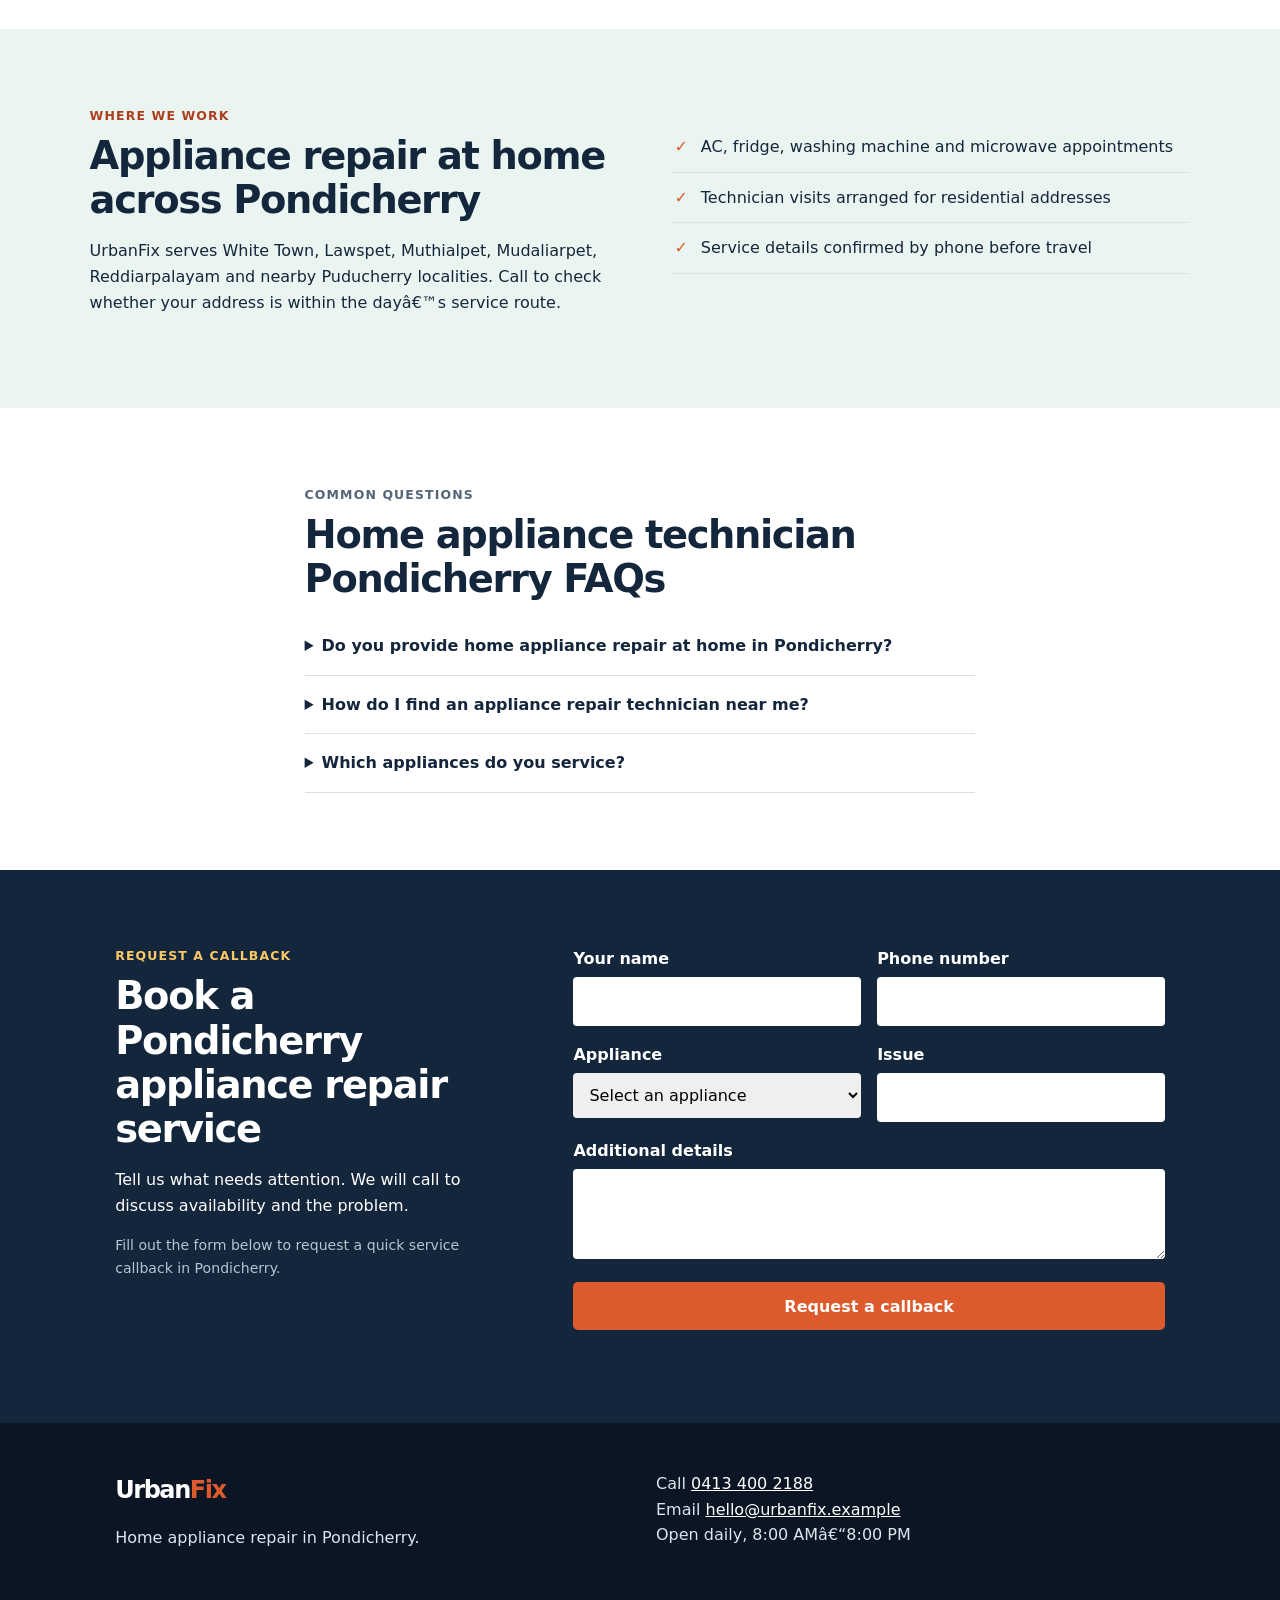
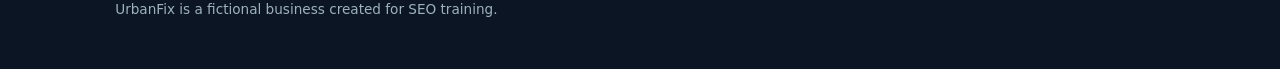
==== commit b328a889: "Update Google Ads Tag to AW-18498733073 in head section of all pages" ====
--- a/index.html
+++ b/index.html
@@ -1,6 +1,15 @@
 <!doctype html>
 <html lang="en-IN">
   <head>
+    <!-- Google tag (gtag.js) -->
+    <script async src="https://www.googletagmanager.com/gtag/js?id=AW-18498733073"></script>
+    <script>
+      window.dataLayer = window.dataLayer || [];
+      function gtag(){dataLayer.push(arguments);}
+      gtag('js', new Date());
+
+      gtag('config', 'AW-18498733073');
+    </script>
     <!-- Meta Pixel Code -->
     <script>
       !function(f,b,e,v,n,t,s)
